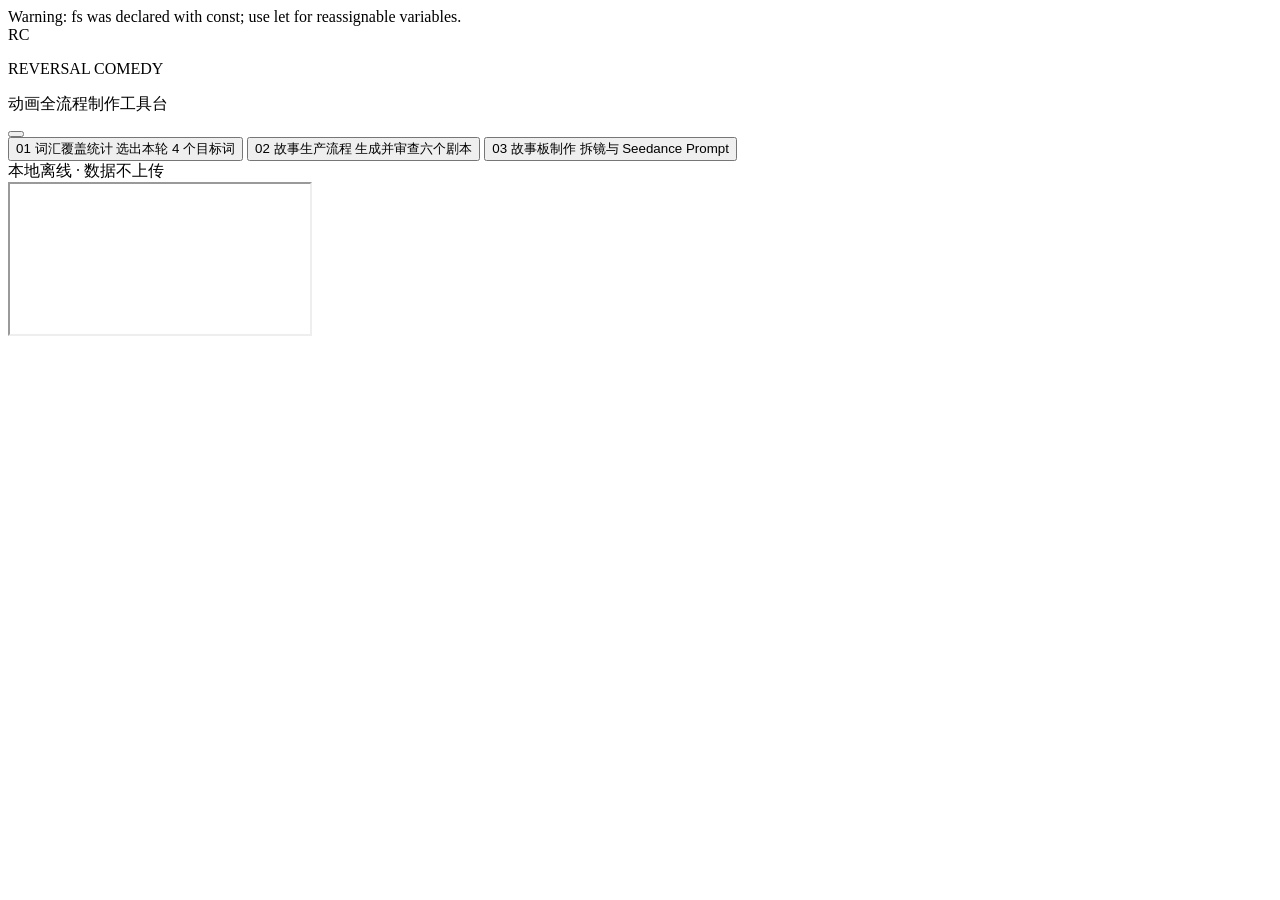
==== index.html @ ff480b55 "Add workbench static files" ====
Warning: fs was declared with const; use let for reassignable variables.
<!doctype html>
<html lang="zh-CN">
<head>
  <meta charset="utf-8">
  <meta name="viewport" content="width=device-width, initial-scale=1">
  <meta name="description" content="反转喜剧动画全流程制作工具台：词汇覆盖统计、故事生产流程与故事板制作。">
  <link rel="canonical" href="https://reversal-comedy-workbench.simple-mark865.chatgpt.site/">
  <link rel="icon" type="image/svg+xml" href="favicon.svg">
  <title>反转喜剧动画全流程制作工具台</title>
  <link rel="stylesheet" href="workbench.css">
  <script src="workbench.js" defer></script>
</head>
<body>
  <div
    id="workbenchShell"
    class="workbench-shell"
    data-active-tool="coverage"
  >
    <aside class="workbench-sidebar" aria-label="动画制作流程">
      <div class="sidebar-brand">
        <span class="brand-mark" aria-hidden="true">RC</span>
        <div class="brand-copy">
          <p class="brand-eyebrow">REVERSAL COMEDY</p>
          <p class="brand-title">动画全流程制作工具台</p>
        </div>
      </div>

      <button
        id="sidebarToggle"
        class="sidebar-toggle"
        type="button"
        aria-expanded="true"
        aria-label="收起工具栏"
        title="收起工具栏"
      >
        <span class="toggle-icon" aria-hidden="true"></span>
      </button>

      <nav
        class="tool-nav"
        role="tablist"
        aria-label="制作阶段"
        aria-orientation="vertical"
      >
        <button
          id="toolTabCoverage"
          class="tool-tab is-active"
          type="button"
          role="tab"
          data-tool-tab="coverage"
          data-tooltip="词汇覆盖统计"
          aria-controls="toolPanelCoverage"
          aria-selected="true"
          tabindex="0"
          title="词汇覆盖统计"
        >
          <span class="tool-step" aria-hidden="true">01</span>
          <span class="tool-copy">
            <span class="tool-label">词汇覆盖统计</span>
            <span class="tool-description">选出本轮 4 个目标词</span>
          </span>
        </button>

        <button
          id="toolTabProduction"
          class="tool-tab"
          type="button"
          role="tab"
          data-tool-tab="production"
          data-tooltip="故事生产流程"
          aria-controls="toolPanelProduction"
          aria-selected="false"
          tabindex="-1"
          title="故事生产流程"
        >
          <span class="tool-step" aria-hidden="true">02</span>
          <span class="tool-copy">
            <span class="tool-label">故事生产流程</span>
            <span class="tool-description">生成并审查六个剧本</span>
          </span>
        </button>

        <button
          id="toolTabStoryboard"
          class="tool-tab"
          type="button"
          role="tab"
          data-tool-tab="storyboard"
          data-tooltip="故事板制作"
          aria-controls="toolPanelStoryboard"
          aria-selected="false"
          tabindex="-1"
          title="故事板制作"
        >
          <span class="tool-step" aria-hidden="true">03</span>
          <span class="tool-copy">
            <span class="tool-label">故事板制作</span>
            <span class="tool-description">拆镜与 Seedance Prompt</span>
          </span>
        </button>
      </nav>

      <footer class="sidebar-footer">
        <span class="status-dot" aria-hidden="true"></span>
        <span class="offline-copy">本地离线 · 数据不上传</span>
      </footer>
    </aside>

    <main class="workbench-stage" aria-label="工具工作区">
      <section
        id="toolPanelCoverage"
        class="tool-panel is-active"
        role="tabpanel"
        data-tool-panel="coverage"
        aria-labelledby="toolTabCoverage"
      >
        <iframe
          class="tool-frame"
          data-tool-frame="coverage"
          data-src="outputs/coverage_reports/coverage_dashboard.html"
          title="词汇覆盖统计工具"
        ></iframe>
      </section>

      <section
        id="toolPanelProduction"
        class="tool-panel"
        role="tabpanel"
        data-tool-panel="production"
        aria-labelledby="toolTabProduction"
        hidden
      >
        <iframe
          class="tool-frame"
          data-tool-frame="production"
          data-src="app/index.html"
          title="故事生产流程工具"
        ></iframe>
      </section>

      <section
        id="toolPanelStoryboard"
        class="tool-panel"
        role="tabpanel"
        data-tool-panel="storyboard"
        aria-labelledby="toolTabStoryboard"
        hidden
      >
        <iframe
          class="tool-frame"
          data-tool-frame="storyboard"
          data-src="app/storyboard.html"
          title="故事板制作工具"
        ></iframe>
      </section>
    </main>
  </div>
</body>
</html>
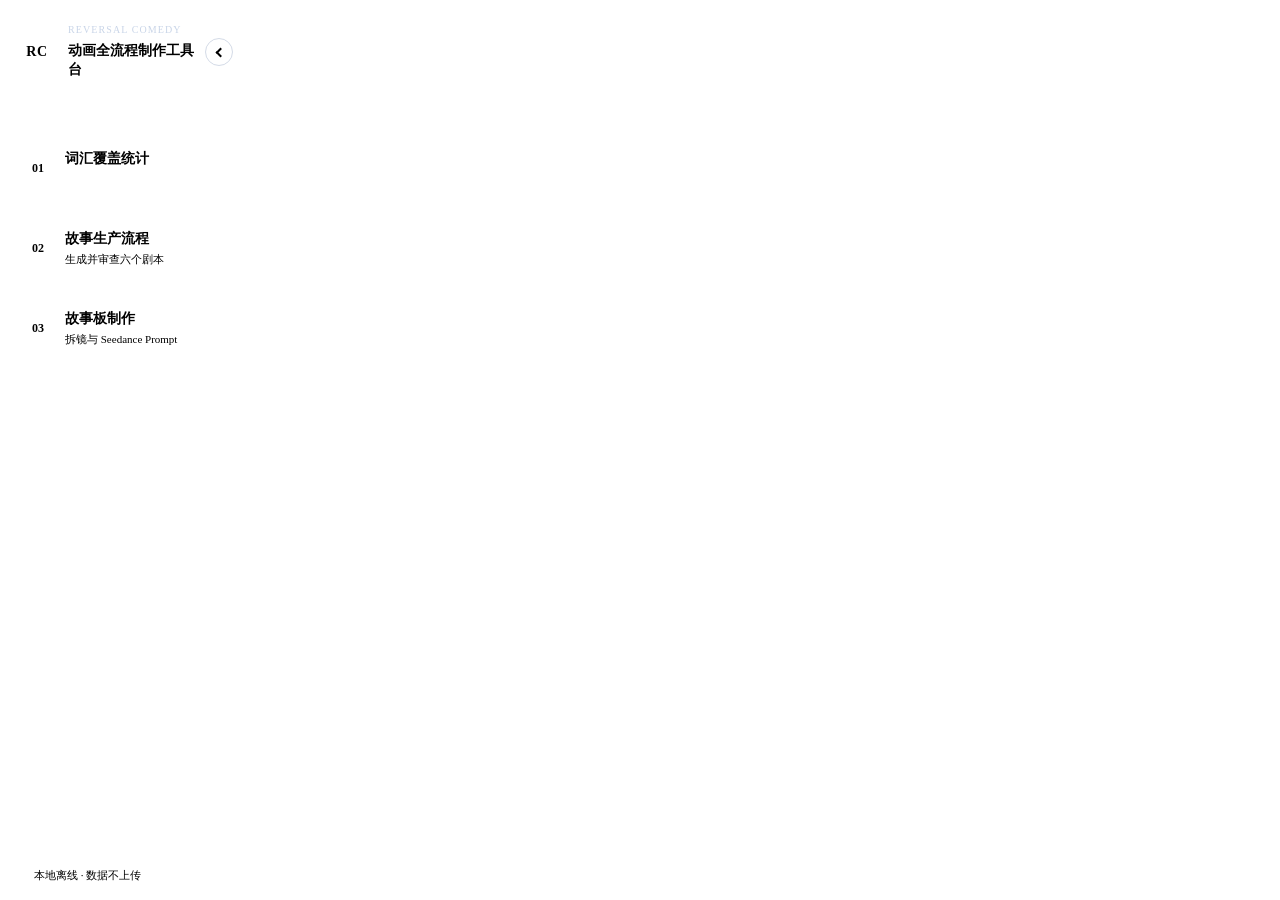
==== commit e1b8a375: "Sync clean static file contents" ====
--- a/index.html
+++ b/index.html
@@ -1,4 +1,3 @@
-Warning: fs was declared with const; use let for reassignable variables.
 <!doctype html>
 <html lang="zh-CN">
 <head>
--- a/workbench.css
+++ b/workbench.css
@@ -0,0 +1,448 @@
+Warning: fs was declared with const; use let for reassignable variables.
+:root {
+  --color-ink: #162033;
+  --color-blue: #255ED6;
+  --color-canvas: #F2F5FA;
+  --color-paper: #FFFFFF;
+  --color-offline: #38B9A8;
+  --color-sidebar-text: #E8EEF9;
+  --color-sidebar-muted: #A9B5C9;
+  --sidebar-transition: 180ms ease;
+  --font-body: "Microsoft YaHei", "微软雅黑", system-ui, -apple-system, BlinkMacSystemFont, sans-serif;
+  --font-step: Consolas, "Courier New", monospace;
+}
+
+*,
+*::before,
+*::after {
+  box-sizing: border-box;
+}
+
+html,
+body {
+  width: 100%;
+  height: 100%;
+  margin: 0;
+  overflow: hidden;
+}
+
+body {
+  background: var(--color-canvas);
+  color: var(--color-ink);
+  font-family: var(--font-body);
+}
+
+button,
+iframe {
+  font: inherit;
+}
+
+button {
+  -webkit-tap-highlight-color: transparent;
+}
+
+.workbench-shell {
+  width: 100%;
+  height: 100vh;
+  min-width: 0;
+  overflow: hidden;
+  display: grid;
+  grid-template-columns: 220px minmax(0, 1fr);
+  background: var(--color-canvas);
+  transition: grid-template-columns var(--sidebar-transition);
+}
+
+@supports (height: 100dvh) {
+  .workbench-shell {
+    height: 100dvh;
+  }
+}
+
+.workbench-shell.is-sidebar-collapsed {
+  grid-template-columns: 52px minmax(0, 1fr);
+}
+
+.workbench-sidebar {
+  position: relative;
+  z-index: 2;
+  display: flex;
+  min-width: 0;
+  min-height: 0;
+  flex-direction: column;
+  overflow: visible;
+  background: var(--color-ink);
+  color: var(--color-sidebar-text);
+  border-right: 1px solid rgba(255, 255, 255, 0.1);
+}
+
+.sidebar-brand {
+  display: grid;
+  min-height: 104px;
+  grid-template-columns: 38px minmax(0, 1fr);
+  gap: 12px;
+  align-items: center;
+  padding: 22px 18px;
+  overflow: hidden;
+  border-bottom: 1px solid rgba(255, 255, 255, 0.1);
+}
+
+.brand-mark {
+  display: grid;
+  width: 38px;
+  height: 38px;
+  flex: 0 0 auto;
+  place-items: center;
+  border: 1px solid rgba(255, 255, 255, 0.28);
+  border-radius: 5px;
+  background: rgba(255, 255, 255, 0.08);
+  color: var(--color-paper);
+  font-family: var(--font-step);
+  font-size: 14px;
+  font-weight: 700;
+  letter-spacing: 0.04em;
+}
+
+.brand-copy {
+  min-width: 0;
+}
+
+.brand-eyebrow,
+.brand-title {
+  margin: 0;
+}
+
+.brand-eyebrow {
+  overflow: hidden;
+  color: #C9D5E8;
+  font-family: var(--font-step);
+  font-size: 10px;
+  letter-spacing: 0.11em;
+  line-height: 1.2;
+  text-overflow: ellipsis;
+  white-space: nowrap;
+}
+
+.brand-title {
+  margin-top: 6px;
+  color: var(--color-paper);
+  font-size: 14px;
+  font-weight: 700;
+  line-height: 1.35;
+}
+
+.sidebar-toggle {
+  position: absolute;
+  top: 38px;
+  right: -14px;
+  z-index: 5;
+  display: grid;
+  width: 28px;
+  height: 28px;
+  padding: 0;
+  place-items: center;
+  border: 1px solid #D4DBE7;
+  border-radius: 50%;
+  background: var(--color-paper);
+  color: var(--color-ink);
+  cursor: pointer;
+  transition: color var(--sidebar-transition), border-color var(--sidebar-transition), transform var(--sidebar-transition);
+}
+
+.sidebar-toggle:hover {
+  border-color: var(--color-blue);
+  color: var(--color-blue);
+}
+
+.sidebar-toggle:active {
+  transform: scale(0.96);
+}
+
+.toggle-icon {
+  width: 7px;
+  height: 7px;
+  border-bottom: 2px solid currentColor;
+  border-left: 2px solid currentColor;
+  transform: translateX(1px) rotate(45deg);
+  transition: transform var(--sidebar-transition);
+}
+
+.is-sidebar-collapsed .toggle-icon {
+  transform: translateX(-1px) rotate(225deg);
+}
+
+.tool-nav {
+  position: relative;
+  display: flex;
+  min-height: 0;
+  flex: 1 1 auto;
+  flex-direction: column;
+  gap: 8px;
+  padding: 28px 12px;
+}
+
+.tool-nav::before {
+  content: "";
+  position: absolute;
+  top: 46px;
+  bottom: 46px;
+  left: 33px;
+  width: 1px;
+  background: rgba(255, 255, 255, 0.18);
+}
+
+.tool-tab {
+  position: relative;
+  z-index: 1;
+  display: grid;
+  width: 100%;
+  min-height: 72px;
+  grid-template-columns: 32px minmax(0, 1fr);
+  gap: 11px;
+  align-items: center;
+  padding: 10px;
+  border: 0;
+  border-radius: 7px;
+  background: transparent;
+  color: var(--color-sidebar-text);
+  cursor: pointer;
+  text-align: left;
+  transition: background-color var(--sidebar-transition), color var(--sidebar-transition);
+}
+
+.tool-tab:hover {
+  background: rgba(255, 255, 255, 0.08);
+}
+
+.tool-tab.is-active {
+  background: var(--color-blue);
+  color: var(--color-paper);
+}
+
+.tool-step {
+  display: grid;
+  width: 32px;
+  height: 32px;
+  place-items: center;
+  border: 1px solid rgba(255, 255, 255, 0.28);
+  border-radius: 4px;
+  background: var(--color-ink);
+  color: var(--color-paper);
+  font-family: var(--font-step);
+  font-size: 12px;
+  font-weight: 700;
+  line-height: 1;
+}
+
+.tool-tab.is-active .tool-step {
+  border-color: rgba(255, 255, 255, 0.54);
+  background: var(--color-paper);
+  color: var(--color-blue);
+}
+
+.tool-copy {
+  display: block;
+  min-width: 0;
+}
+
+.tool-label,
+.tool-description {
+  display: block;
+}
+
+.tool-label {
+  overflow: hidden;
+  font-size: 14px;
+  font-weight: 700;
+  line-height: 1.4;
+  text-overflow: ellipsis;
+  white-space: nowrap;
+}
+
+.tool-description {
+  margin-top: 4px;
+  overflow: hidden;
+  color: var(--color-sidebar-muted);
+  font-size: 11px;
+  line-height: 1.4;
+  text-overflow: ellipsis;
+  white-space: nowrap;
+}
+
+.tool-tab.is-active .tool-description {
+  color: rgba(255, 255, 255, 0.8);
+}
+
+.sidebar-footer {
+  display: flex;
+  min-height: 50px;
+  flex: 0 0 auto;
+  gap: 8px;
+  align-items: center;
+  padding: 0 18px;
+  overflow: hidden;
+  border-top: 1px solid rgba(255, 255, 255, 0.1);
+  color: var(--color-sidebar-muted);
+  font-size: 11px;
+  white-space: nowrap;
+}
+
+.status-dot {
+  width: 8px;
+  height: 8px;
+  flex: 0 0 auto;
+  border: 2px solid rgba(255, 255, 255, 0.2);
+  border-radius: 50%;
+  background: var(--color-offline);
+}
+
+.workbench-shell.is-sidebar-collapsed .sidebar-brand {
+  min-height: 104px;
+  grid-template-columns: 28px;
+  justify-content: center;
+  padding: 22px 12px;
+}
+
+.workbench-shell.is-sidebar-collapsed .brand-mark {
+  width: 28px;
+  height: 28px;
+  font-size: 11px;
+}
+
+.workbench-shell.is-sidebar-collapsed .brand-copy,
+.workbench-shell.is-sidebar-collapsed .tool-label,
+.workbench-shell.is-sidebar-collapsed .tool-description,
+.workbench-shell.is-sidebar-collapsed .offline-copy {
+  position: absolute;
+  width: 1px;
+  height: 1px;
+  overflow: hidden;
+  clip: rect(0 0 0 0);
+  opacity: 0;
+  visibility: hidden;
+  pointer-events: none;
+}
+
+.workbench-shell.is-sidebar-collapsed .tool-copy {
+  display: none;
+}
+
+.workbench-shell.is-sidebar-collapsed .tool-nav {
+  padding-right: 8px;
+  padding-left: 8px;
+}
+
+.workbench-shell.is-sidebar-collapsed .tool-nav::before {
+  left: 25px;
+}
+
+.workbench-shell.is-sidebar-collapsed .tool-tab {
+  min-height: 60px;
+  grid-template-columns: 28px;
+  justify-content: center;
+  padding: 6px 4px;
+}
+
+.workbench-shell.is-sidebar-collapsed .tool-step {
+  width: 28px;
+  height: 28px;
+}
+
+.workbench-shell.is-sidebar-collapsed .sidebar-footer {
+  justify-content: center;
+  padding: 0;
+}
+
+.workbench-shell.is-sidebar-collapsed [data-tooltip]::after {
+  content: attr(data-tooltip);
+  position: absolute;
+  top: 50%;
+  left: calc(100% + 12px);
+  z-index: 20;
+  width: max-content;
+  max-width: 180px;
+  padding: 7px 10px;
+  border: 1px solid #D4DBE7;
+  border-radius: 5px;
+  background: var(--color-paper);
+  color: var(--color-ink);
+  font-size: 12px;
+  line-height: 1.35;
+  opacity: 0;
+  pointer-events: none;
+  transform: translate(4px, -50%);
+  transition: opacity var(--sidebar-transition), transform var(--sidebar-transition);
+  white-space: nowrap;
+}
+
+.workbench-shell.is-sidebar-collapsed [data-tooltip]:hover::after,
+.workbench-shell.is-sidebar-collapsed [data-tooltip]:focus-visible::after {
+  opacity: 1;
+  transform: translate(0, -50%);
+}
+
+.workbench-stage {
+  position: relative;
+  min-width: 0;
+  min-height: 0;
+  overflow: hidden;
+  background: var(--color-canvas);
+  isolation: isolate;
+}
+
+.tool-panel {
+  position: absolute;
+  inset: 0;
+  min-width: 0;
+  min-height: 0;
+  overflow: hidden;
+  background: var(--color-paper);
+}
+
+.tool-panel[hidden] {
+  display: none !important;
+}
+
+.tool-frame {
+  display: block;
+  width: 100%;
+  height: 100%;
+  border: 0;
+  background: var(--color-paper);
+}
+
+:focus-visible {
+  outline: 3px solid var(--color-offline);
+  outline-offset: 3px;
+}
+
+@media (max-width: 720px) {
+  .workbench-shell,
+  .workbench-shell.is-sidebar-collapsed {
+    grid-template-columns: 52px minmax(0, 1fr);
+  }
+
+  .workbench-sidebar {
+    transition: width var(--sidebar-transition), box-shadow var(--sidebar-transition);
+  }
+
+  .workbench-shell:not(.is-sidebar-collapsed) .workbench-sidebar {
+    width: 220px;
+    box-shadow: 12px 0 24px rgba(15, 25, 43, 0.24);
+  }
+
+  .workbench-shell.is-sidebar-collapsed .workbench-sidebar {
+    width: 52px;
+    box-shadow: none;
+  }
+}
+
+@media (prefers-reduced-motion: reduce) {
+  *,
+  *::before,
+  *::after {
+    scroll-behavior: auto !important;
+    transition-duration: 0.01ms !important;
+    animation-duration: 0.01ms !important;
+    animation-iteration-count: 1 !important;
+  }
+}
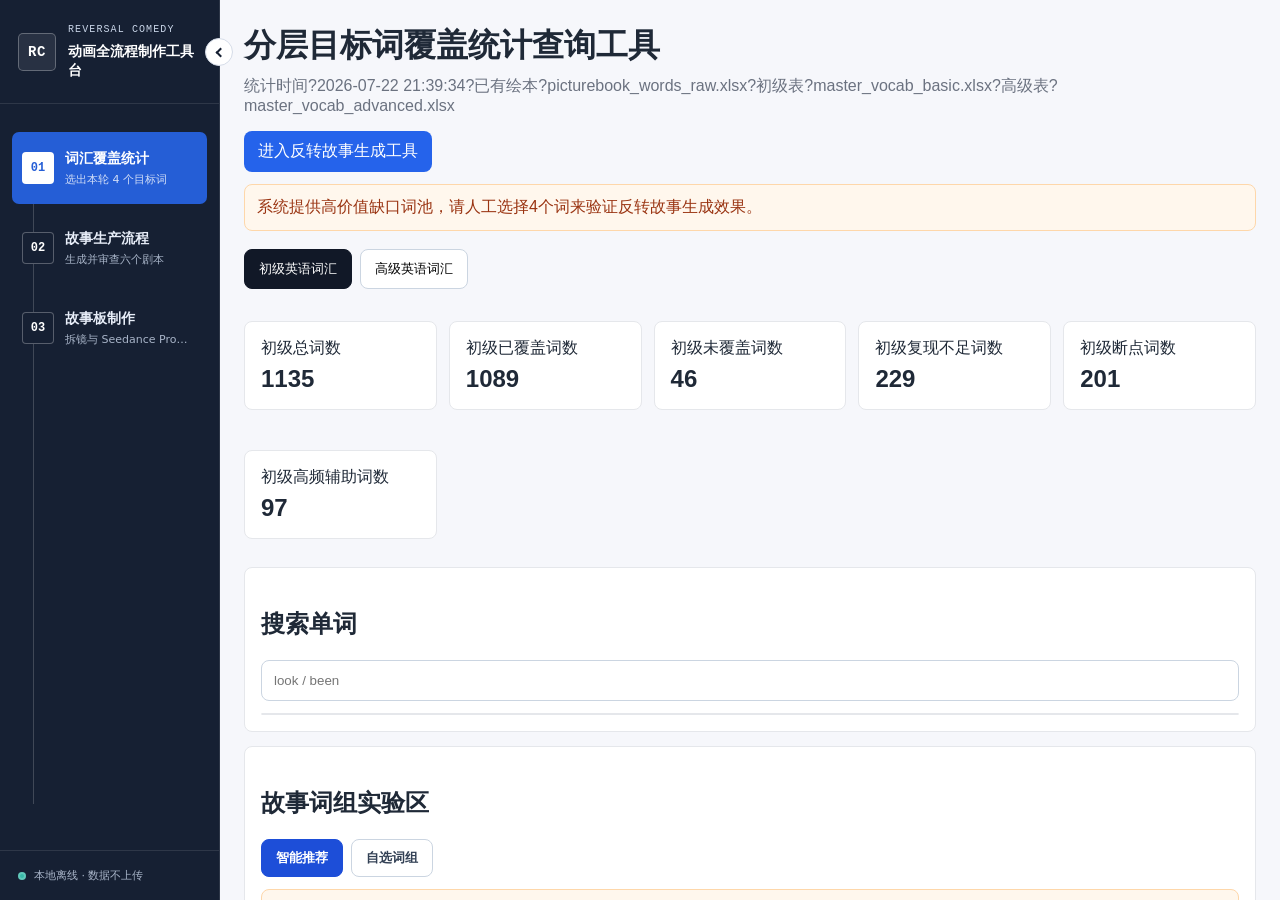
==== commit 6ee3c170: "Point canonical URL to GitHub Pages" ====
--- a/index.html
+++ b/index.html
@@ -4,7 +4,7 @@
   <meta charset="utf-8">
   <meta name="viewport" content="width=device-width, initial-scale=1">
   <meta name="description" content="反转喜剧动画全流程制作工具台：词汇覆盖统计、故事生产流程与故事板制作。">
-  <link rel="canonical" href="https://reversal-comedy-workbench.simple-mark865.chatgpt.site/">
+  <link rel="canonical" href="https://hanfeiqing-code.github.io/reversal-comedy-workbench/">
   <link rel="icon" type="image/svg+xml" href="favicon.svg">
   <title>反转喜剧动画全流程制作工具台</title>
   <link rel="stylesheet" href="workbench.css">
--- a/workbench.css
+++ b/workbench.css
@@ -1,4 +1,3 @@
-Warning: fs was declared with const; use let for reassignable variables.
 :root {
   --color-ink: #162033;
   --color-blue: #255ED6;
